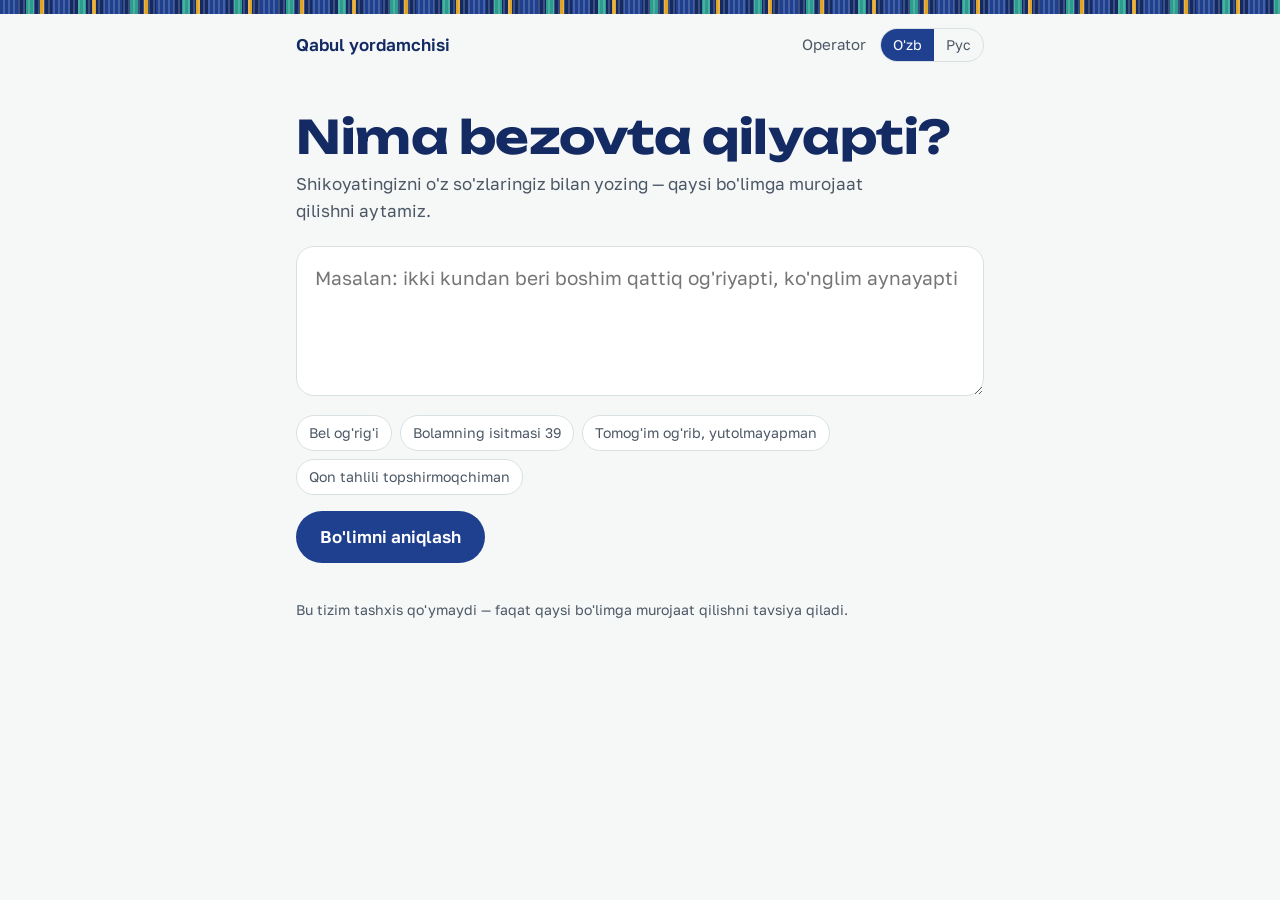
==== static/index.html @ f8fa517d "Qabul yordamchisi" ====
<!doctype html>
<html lang="uz">
<head>
  <meta charset="utf-8">
  <meta name="viewport" content="width=device-width, initial-scale=1">
  <title>Qabul yordamchisi</title>
  <link rel="stylesheet" href="/static/style.css">
</head>
<body>
  <div class="ikat" aria-hidden="true"></div>
  <header class="bar">
    <a class="brand" href="/" data-t="brand">Qabul yordamchisi</a>
    <nav class="nav">
      <a href="/operator" data-t="nav_operator">Operator</a>
      <div class="lang" role="group" aria-label="Til / Язык">
        <button type="button" data-lang="uz">O'zb</button><button type="button" data-lang="ru">Рус</button>
      </div>
    </nav>
  </header>

  <main>
    <h1 id="title" data-t="h1">Nima bezovta qilyapti?</h1>
    <p class="lead" data-t="lead"></p>

    <form id="form">
      <textarea id="complaint" aria-labelledby="title" data-t-ph="placeholder" maxlength="1500" required></textarea>
      <div class="examples" id="examples"></div>
      <div class="actions">
        <button class="btn" id="submit" type="submit" data-t="submit">Bo'limni aniqlash</button>
        <button class="btn ghost" id="reset" type="button" data-t="reset" hidden>Yangi murojaat</button>
      </div>
      <p class="error" id="error" role="alert" hidden></p>
    </form>

    <section class="result" id="result" aria-live="polite"></section>

    <p class="note" data-t="note"></p>
  </main>
  <script src="/static/common.js"></script>
  <script src="/static/app.js"></script>
</body>
</html>
---- static/style.css ----
@import url("https://fonts.googleapis.com/css2?family=Golos+Text:wght@400;500;600;700&family=Unbounded:wght@500;700&display=swap");

:root {
  --cobalt: #1f3f8f;
  --cobalt-deep: #142a63;
  --turquoise: #2a9d8f;
  --turquoise-soft: #e3f2ef;
  --pomegranate: #b3263a;
  --pomegranate-soft: #fbe9eb;
  --saffron: #e0a526;
  --ink: #17202b;
  --ink-soft: #4c5866;
  --line: #d9e0e4;
  --paper: #f6f8f7;
  --card: #ffffff;
  --radius-lg: 18px;
  --radius-sm: 10px;
  --focus: 0 0 0 3px rgba(42, 157, 143, .45);
}

* { box-sizing: border-box; }
html { -webkit-text-size-adjust: 100%; }
body {
  margin: 0; background: var(--paper); color: var(--ink);
  font: 17px/1.55 "Golos Text", system-ui, sans-serif;
}

/* Ikat naqshidan ilhomlangan tasma — sahifaning yagona "jasur" elementi */
.ikat {
  height: 14px;
  background:
    repeating-linear-gradient(90deg, var(--cobalt) 0 18px, transparent 18px 26px, var(--turquoise) 26px 34px,
      transparent 34px 40px, var(--saffron) 40px 44px, transparent 44px 52px),
    linear-gradient(var(--cobalt-deep), var(--cobalt-deep));
  -webkit-mask: repeating-linear-gradient(90deg, #000 0 3px, rgba(0,0,0,.82) 3px 5px);
          mask: repeating-linear-gradient(90deg, #000 0 3px, rgba(0,0,0,.82) 3px 5px);
}

.bar {
  max-width: 720px; margin: 0 auto; padding: 14px 16px;
  display: flex; align-items: center; justify-content: space-between; gap: 12px;
}
.brand { font-weight: 600; color: var(--cobalt-deep); text-decoration: none; }
.nav { display: flex; gap: 14px; align-items: center; flex-wrap: wrap; }
.nav a { color: var(--ink-soft); text-decoration: none; font-size: 15px; }
.nav a:hover { color: var(--cobalt); }

.lang { display: inline-flex; border: 1px solid var(--line); border-radius: 999px; overflow: hidden; }
.lang button {
  border: 0; background: transparent; padding: 5px 12px; font: inherit; font-size: 14px;
  color: var(--ink-soft); cursor: pointer;
}
.lang button[aria-pressed="true"] { background: var(--cobalt); color: #fff; }

main { max-width: 720px; margin: 0 auto; padding: 8px 16px 64px; }
main.wide { max-width: 1040px; }

h1 {
  font-family: "Unbounded", "Golos Text", sans-serif; font-weight: 700;
  font-size: clamp(30px, 6vw, 46px); line-height: 1.08; letter-spacing: -.01em;
  color: var(--cobalt-deep); margin: 28px 0 10px;
}
h2 { font-size: 21px; margin: 0 0 8px; }
.lead { color: var(--ink-soft); margin: 0 0 22px; max-width: 34em; }

textarea, input, select {
  width: 100%; font: inherit; color: var(--ink); background: var(--card);
  border: 1.5px solid var(--line); border-radius: var(--radius-lg); padding: 16px 18px;
}
textarea { min-height: 150px; resize: vertical; font-size: 19px; }
textarea:focus, input:focus, select:focus, button:focus-visible, a:focus-visible, summary:focus-visible {
  outline: none; box-shadow: var(--focus); border-color: var(--turquoise);
}

.examples { display: flex; flex-wrap: wrap; gap: 8px; margin: 12px 0 0; }
.chip {
  border: 1px solid var(--line); background: var(--card); color: var(--ink-soft);
  border-radius: 999px; padding: 6px 12px; font: inherit; font-size: 14px; cursor: pointer;
}
.chip:hover { border-color: var(--turquoise); color: var(--ink); }

.actions { display: flex; gap: 10px; margin-top: 16px; flex-wrap: wrap; }
.btn {
  border: 0; border-radius: 999px; padding: 13px 24px; font: inherit; font-weight: 600; cursor: pointer;
  background: var(--cobalt); color: #fff;
}
.btn:hover { background: var(--cobalt-deep); }
.btn:disabled { opacity: .55; cursor: progress; }
.btn.ghost { background: transparent; color: var(--cobalt); border: 1.5px solid var(--cobalt); }
a.btn { text-decoration: none; display: inline-block; }
.toolbar .btn { padding: 7px 16px; font-size: 15px; }

/* Natija */
.result { margin-top: 28px; }
.panel {
  background: var(--card); border: 1px solid var(--line); border-radius: var(--radius-lg); padding: 22px;
}
.panel + .panel { margin-top: 14px; }
.dept-label { color: var(--ink-soft); font-size: 15px; margin: 0; }
.dept {
  font-family: "Unbounded", "Golos Text", sans-serif; font-weight: 500;
  font-size: clamp(24px, 4.6vw, 32px); line-height: 1.15; color: var(--cobalt-deep); margin: 4px 0 14px;
}
.meter { height: 8px; background: var(--turquoise-soft); border-radius: 999px; overflow: hidden; }
.meter > span { display: block; height: 100%; background: var(--turquoise); border-radius: 999px; }
.meter-row { display: flex; align-items: center; gap: 12px; }
.meter-row .meter { flex: 1; }
.pct { font-variant-numeric: tabular-nums; font-weight: 600; min-width: 3.2em; text-align: right; }
.reason { color: var(--ink-soft); margin: 12px 0 0; }

.alts { list-style: none; padding: 0; margin: 10px 0 0; }
.alts li { display: grid; grid-template-columns: 1fr 120px 3.2em; gap: 12px; align-items: center; padding: 6px 0; }
.alts .meter { height: 6px; }

.urgent { background: var(--pomegranate-soft); border-color: #efc2c8; }
.urgent h2 { color: var(--pomegranate); }
.crisis { background: var(--pomegranate); color: #fff; border: 0; }
.crisis h2 { color: #fff; }

.question h2 { font-size: 22px; }
.options { display: grid; gap: 10px; margin-top: 14px; }
.option {
  text-align: left; border: 1.5px solid var(--line); background: var(--card); color: var(--ink);
  border-radius: var(--radius-sm); padding: 13px 16px; font: inherit; cursor: pointer;
}
.option:hover { border-color: var(--turquoise); background: var(--turquoise-soft); }
.option.muted { color: var(--ink-soft); }
.progress { color: var(--ink-soft); font-size: 15px; margin: 0 0 6px; }

details.trace { margin-top: 14px; }
details.trace summary { cursor: pointer; color: var(--cobalt); }
details.trace ol { margin: 10px 0 0; padding-left: 22px; color: var(--ink-soft); }

.note { color: var(--ink-soft); font-size: 14px; margin-top: 36px; }
.error { color: var(--pomegranate); margin-top: 12px; }

/* Operator */
.login { max-width: 380px; }
.login .btn { margin-top: 12px; }
.toolbar { display: flex; gap: 10px; align-items: center; flex-wrap: wrap; margin: 6px 0 18px; }
.toolbar .spacer { flex: 1; }
.seg { display: inline-flex; border: 1px solid var(--line); border-radius: 999px; overflow: hidden; }
.seg button { border: 0; background: var(--card); padding: 7px 14px; font: inherit; font-size: 15px; cursor: pointer; color: var(--ink-soft); }
.seg button[aria-pressed="true"] { background: var(--ink); color: #fff; }

.case { background: var(--card); border: 1px solid var(--line); border-left: 5px solid var(--line); border-radius: var(--radius-sm); padding: 16px 18px; }
.case + .case { margin-top: 12px; }
.case.is-urgent { border-left-color: var(--pomegranate); }
.case.is-other { border-left-color: var(--saffron); }
.case.is-done { opacity: .7; }
.case-head { display: flex; gap: 10px; flex-wrap: wrap; align-items: baseline; color: var(--ink-soft); font-size: 14px; }
.tag { border-radius: 6px; padding: 1px 8px; font-size: 13px; font-weight: 600; }
.tag.red { background: var(--pomegranate-soft); color: var(--pomegranate); }
.tag.amber { background: #fbf1da; color: #8a5f00; }
.tag.green { background: var(--turquoise-soft); color: #1d6f65; }
.case-text { font-size: 18px; margin: 8px 0; }
.case-ai { color: var(--ink-soft); font-size: 15px; }
.case-form { display: grid; grid-template-columns: 1fr 1fr auto; gap: 8px; margin-top: 12px; }
.case-form select, .case-form input { padding: 9px 12px; border-radius: var(--radius-sm); font-size: 15px; }
.case-form .btn { padding: 9px 18px; }
.empty { color: var(--ink-soft); padding: 30px 0; }

/* Statistika */
.stats { display: grid; grid-template-columns: repeat(auto-fit, minmax(150px, 1fr)); gap: 12px; }
.stat { background: var(--card); border: 1px solid var(--line); border-radius: var(--radius-sm); padding: 14px 16px; }
.stat b { display: block; font-size: 28px; font-variant-numeric: tabular-nums; color: var(--cobalt-deep); }
.stat span { color: var(--ink-soft); font-size: 14px; }
.bars { list-style: none; padding: 0; margin: 0; }
.bars li { display: grid; grid-template-columns: minmax(140px, 260px) 1fr 3em; gap: 12px; align-items: center; padding: 7px 0; border-bottom: 1px solid var(--line); }
.bars .meter { height: 10px; background: #eef1f4; }
.bars .meter > span { background: var(--cobalt); }
.mono { font-variant-numeric: tabular-nums; }

@media (max-width: 560px) {
  body { font-size: 16px; }
  .case-form { grid-template-columns: 1fr; }
  .alts li { grid-template-columns: 1fr 70px 3em; }
  .bars li { grid-template-columns: 1fr 70px 2.5em; }
}
@media (prefers-reduced-motion: no-preference) {
  .result .panel { animation: rise .28s ease-out; }
  @keyframes rise { from { opacity: 0; transform: translateY(6px); } to { opacity: 1; transform: none; } }
}
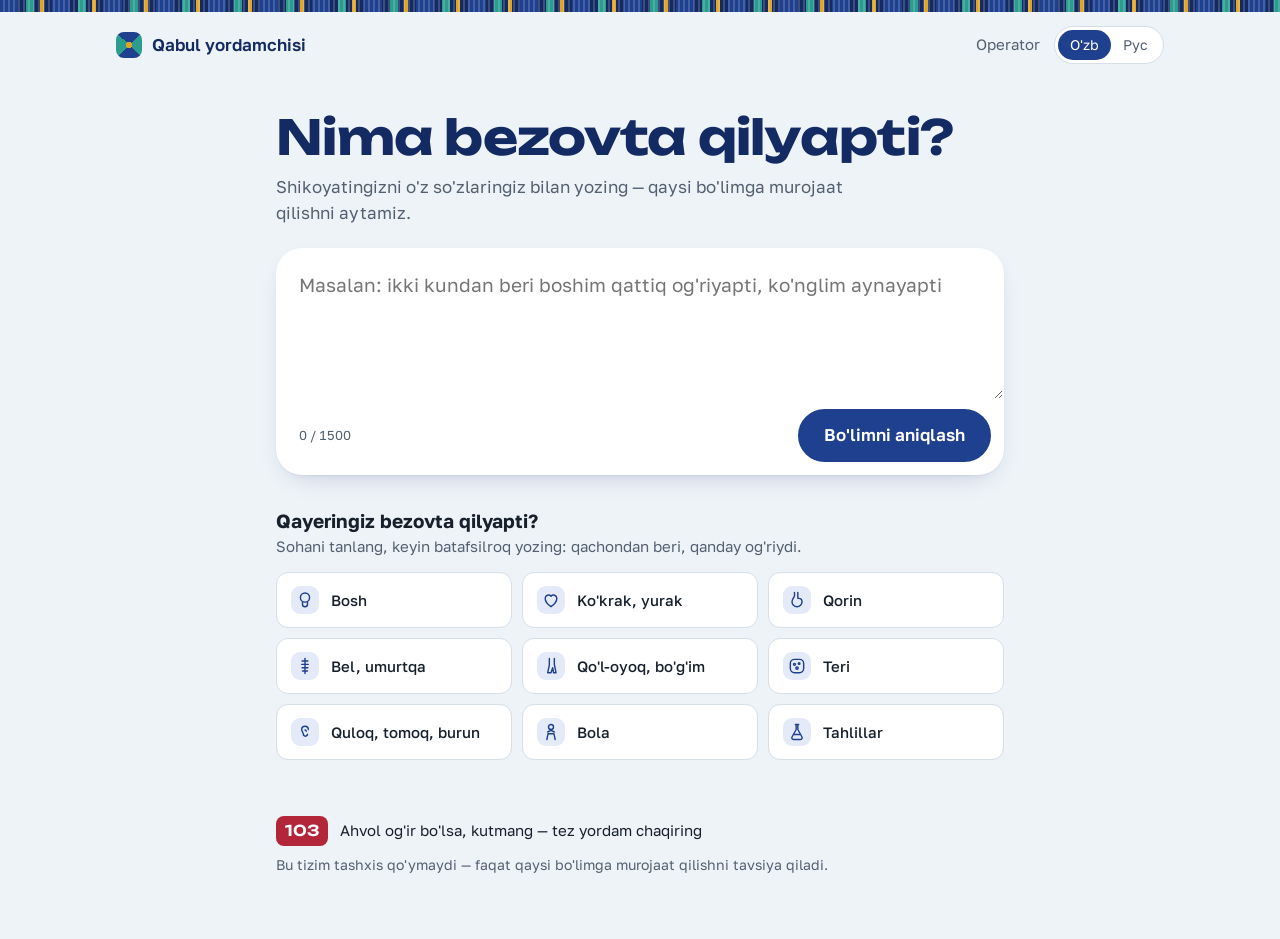
==== commit d1290719: "Yangilanish: aniqlashtiruvchi savollar" ====
--- a/static/index.html
+++ b/static/index.html
@@ -6,10 +6,10 @@
   <title>Qabul yordamchisi</title>
   <link rel="stylesheet" href="/static/style.css">
 </head>
-<body>
+<body class="patient">
   <div class="ikat" aria-hidden="true"></div>
   <header class="bar">
-    <a class="brand" href="/" data-t="brand">Qabul yordamchisi</a>
+    <a class="brand" href="/"><span class="brand-mark" aria-hidden="true"></span><span data-t="brand">Qabul yordamchisi</span></a>
     <nav class="nav">
       <a href="/operator" data-t="nav_operator">Operator</a>
       <div class="lang" role="group" aria-label="Til / Язык">
@@ -18,23 +18,41 @@
     </nav>
   </header>
 
-  <main>
-    <h1 id="title" data-t="h1">Nima bezovta qilyapti?</h1>
-    <p class="lead" data-t="lead"></p>
+  <main class="patient-main">
+    <section class="hero" id="hero">
+      <h1 id="title" data-t="h1">Nima bezovta qilyapti?</h1>
+      <p class="lead" data-t="lead"></p>
+    </section>
 
-    <form id="form">
+    <form id="form" class="composer">
       <textarea id="complaint" aria-labelledby="title" data-t-ph="placeholder" maxlength="1500" required></textarea>
-      <div class="examples" id="examples"></div>
-      <div class="actions">
+      <div class="composer-foot">
+        <span class="counter" id="counter" aria-live="off">0 / 1500</span>
         <button class="btn" id="submit" type="submit" data-t="submit">Bo'limni aniqlash</button>
-        <button class="btn ghost" id="reset" type="button" data-t="reset" hidden>Yangi murojaat</button>
       </div>
       <p class="error" id="error" role="alert" hidden></p>
     </form>
 
+    <section class="areas" id="areas" aria-labelledby="areas-title">
+      <h2 id="areas-title" data-t="area_title">Qayeringiz bezovta qilyapti?</h2>
+      <p class="areas-hint" data-t="area_hint"></p>
+      <div class="area-grid" id="area-grid"></div>
+    </section>
+
+    <section class="summary" id="summary" hidden>
+      <div>
+        <p class="summary-label" data-t="your_complaint">Sizning murojaatingiz</p>
+        <p class="summary-text" id="summary-text"></p>
+      </div>
+      <button class="btn ghost small" id="reset" type="button" data-t="reset">Yangi murojaat</button>
+    </section>
+
     <section class="result" id="result" aria-live="polite"></section>
 
-    <p class="note" data-t="note"></p>
+    <aside class="footnote">
+      <p class="sos"><span class="sos-num">103</span><span data-t="sos">Ahvol og'ir bo'lsa, kutmang — tez yordam chaqiring</span></p>
+      <p class="note" data-t="note"></p>
+    </aside>
   </main>
   <script src="/static/common.js"></script>
   <script src="/static/app.js"></script>
--- a/static/style.css
+++ b/static/style.css
@@ -1,21 +1,27 @@
-@import url("https://fonts.googleapis.com/css2?family=Golos+Text:wght@400;500;600;700&family=Unbounded:wght@500;700&display=swap");
-
+@import url("https://fonts.googleapis.com/css2?family=Golos+Text:wght@400;500;600;700&family=Unbounded:wght@500;600;700&display=swap");
+
+/* Samarqand koshinlari palitrasi: kobalt, firuza, anor, za'faron — sovuq chinni fonda */
 :root {
   --cobalt: #1f3f8f;
   --cobalt-deep: #142a63;
+  --cobalt-soft: #e4eaf7;
   --turquoise: #2a9d8f;
-  --turquoise-soft: #e3f2ef;
+  --turquoise-deep: #1d6f65;
+  --turquoise-soft: #e0f1ee;
   --pomegranate: #b3263a;
   --pomegranate-soft: #fbe9eb;
   --saffron: #e0a526;
+  --saffron-soft: #fbf1da;
   --ink: #17202b;
-  --ink-soft: #4c5866;
-  --line: #d9e0e4;
-  --paper: #f6f8f7;
+  --ink-soft: #536070;
+  --line: #d6dee8;
+  --paper: #eef3f8;
   --card: #ffffff;
-  --radius-lg: 18px;
-  --radius-sm: 10px;
-  --focus: 0 0 0 3px rgba(42, 157, 143, .45);
+  --r-xl: 26px;
+  --r-lg: 18px;
+  --r-md: 12px;
+  --lift: 0 1px 2px rgba(20, 42, 99, .06), 0 10px 28px -14px rgba(20, 42, 99, .28);
+  --focus: 0 0 0 3px rgba(42, 157, 143, .5);
 }
 
 * { box-sizing: border-box; }
@@ -24,10 +30,11 @@
   margin: 0; background: var(--paper); color: var(--ink);
   font: 17px/1.55 "Golos Text", system-ui, sans-serif;
 }
-
-/* Ikat naqshidan ilhomlangan tasma — sahifaning yagona "jasur" elementi */
+[hidden] { display: none !important; }
+
+/* Ikat tasmasi */
 .ikat {
-  height: 14px;
+  height: 12px;
   background:
     repeating-linear-gradient(90deg, var(--cobalt) 0 18px, transparent 18px 26px, var(--turquoise) 26px 34px,
       transparent 34px 40px, var(--saffron) 40px 44px, transparent 44px 52px),
@@ -37,147 +44,284 @@
 }
 
 .bar {
-  max-width: 720px; margin: 0 auto; padding: 14px 16px;
+  max-width: 1080px; margin: 0 auto; padding: 14px 16px;
   display: flex; align-items: center; justify-content: space-between; gap: 12px;
 }
-.brand { font-weight: 600; color: var(--cobalt-deep); text-decoration: none; }
+.brand { display: inline-flex; align-items: center; gap: 10px; font-weight: 600; color: var(--cobalt-deep); text-decoration: none; }
+.brand-mark {
+  width: 26px; height: 26px; border-radius: 8px; background: var(--cobalt);
+  background-image: radial-gradient(circle at 50% 50%, var(--saffron) 0 3px, transparent 3.5px),
+    conic-gradient(from 45deg, var(--turquoise) 0 25%, var(--cobalt) 0 50%, var(--turquoise) 0 75%, var(--cobalt) 0);
+}
 .nav { display: flex; gap: 14px; align-items: center; flex-wrap: wrap; }
 .nav a { color: var(--ink-soft); text-decoration: none; font-size: 15px; }
 .nav a:hover { color: var(--cobalt); }
 
-.lang { display: inline-flex; border: 1px solid var(--line); border-radius: 999px; overflow: hidden; }
+.lang { display: inline-flex; background: var(--card); border: 1px solid var(--line); border-radius: 999px; padding: 3px; }
 .lang button {
-  border: 0; background: transparent; padding: 5px 12px; font: inherit; font-size: 14px;
+  border: 0; background: transparent; padding: 4px 12px; font: inherit; font-size: 14px; border-radius: 999px;
   color: var(--ink-soft); cursor: pointer;
 }
 .lang button[aria-pressed="true"] { background: var(--cobalt); color: #fff; }
 
-main { max-width: 720px; margin: 0 auto; padding: 8px 16px 64px; }
-main.wide { max-width: 1040px; }
+main { max-width: 760px; margin: 0 auto; padding: 8px 16px 64px; }
+main.wide { max-width: 1080px; }
 
 h1 {
   font-family: "Unbounded", "Golos Text", sans-serif; font-weight: 700;
-  font-size: clamp(30px, 6vw, 46px); line-height: 1.08; letter-spacing: -.01em;
-  color: var(--cobalt-deep); margin: 28px 0 10px;
-}
-h2 { font-size: 21px; margin: 0 0 8px; }
+  font-size: clamp(30px, 6vw, 48px); line-height: 1.08; letter-spacing: -.015em;
+  color: var(--cobalt-deep); margin: 26px 0 10px;
+}
+h2 { font-size: 21px; line-height: 1.3; margin: 0 0 8px; }
+h2:focus { outline: none; }
 .lead { color: var(--ink-soft); margin: 0 0 22px; max-width: 34em; }
+.muted { color: var(--ink-soft); }
 
 textarea, input, select {
   width: 100%; font: inherit; color: var(--ink); background: var(--card);
-  border: 1.5px solid var(--line); border-radius: var(--radius-lg); padding: 16px 18px;
-}
-textarea { min-height: 150px; resize: vertical; font-size: 19px; }
+  border: 1.5px solid var(--line); border-radius: var(--r-md); padding: 12px 14px;
+}
 textarea:focus, input:focus, select:focus, button:focus-visible, a:focus-visible, summary:focus-visible {
   outline: none; box-shadow: var(--focus); border-color: var(--turquoise);
 }
 
-.examples { display: flex; flex-wrap: wrap; gap: 8px; margin: 12px 0 0; }
-.chip {
-  border: 1px solid var(--line); background: var(--card); color: var(--ink-soft);
-  border-radius: 999px; padding: 6px 12px; font: inherit; font-size: 14px; cursor: pointer;
-}
-.chip:hover { border-color: var(--turquoise); color: var(--ink); }
-
-.actions { display: flex; gap: 10px; margin-top: 16px; flex-wrap: wrap; }
 .btn {
-  border: 0; border-radius: 999px; padding: 13px 24px; font: inherit; font-weight: 600; cursor: pointer;
-  background: var(--cobalt); color: #fff;
+  border: 0; border-radius: 999px; padding: 13px 26px; font: inherit; font-weight: 600; cursor: pointer;
+  background: var(--cobalt); color: #fff; transition: background .15s;
 }
 .btn:hover { background: var(--cobalt-deep); }
-.btn:disabled { opacity: .55; cursor: progress; }
-.btn.ghost { background: transparent; color: var(--cobalt); border: 1.5px solid var(--cobalt); }
+.btn:disabled { opacity: .6; cursor: progress; }
+.btn.ghost { background: transparent; color: var(--cobalt); box-shadow: inset 0 0 0 1.5px var(--cobalt); }
+.btn.ghost:hover { background: var(--cobalt-soft); }
+.btn.small, .toolbar .btn { padding: 8px 16px; font-size: 15px; }
 a.btn { text-decoration: none; display: inline-block; }
-.toolbar .btn { padding: 7px 16px; font-size: 15px; }
-
-/* Natija */
-.result { margin-top: 28px; }
-.panel {
-  background: var(--card); border: 1px solid var(--line); border-radius: var(--radius-lg); padding: 22px;
-}
-.panel + .panel { margin-top: 14px; }
-.dept-label { color: var(--ink-soft); font-size: 15px; margin: 0; }
+
+.card { background: var(--card); border: 1px solid var(--line); border-radius: var(--r-lg); padding: 22px; }
+.error { color: var(--pomegranate); margin: 10px 2px 0; }
+
+/* ---------------------------------------------------------------- bemor: murojaat yozish */
+.composer {
+  background: var(--card); border-radius: var(--r-xl); box-shadow: var(--lift);
+  border: 1.5px solid transparent; transition: border-color .15s, box-shadow .15s;
+}
+.composer:focus-within { border-color: var(--turquoise); box-shadow: var(--lift), var(--focus); }
+.composer textarea {
+  display: block; border: 0; background: transparent; border-radius: var(--r-xl) var(--r-xl) 0 0;
+  min-height: 150px; resize: vertical; font-size: 19px; line-height: 1.5; padding: 22px 22px 8px;
+}
+.composer textarea:focus { box-shadow: none; }
+.composer-foot { display: flex; align-items: center; justify-content: space-between; gap: 12px; padding: 10px 12px 12px 22px; }
+.counter { color: var(--ink-soft); font-size: 13px; font-variant-numeric: tabular-nums; }
+.composer .error { padding: 0 22px 14px; margin: 0; }
+
+.areas { margin-top: 34px; }
+.areas h2 { font-size: 19px; margin-bottom: 2px; }
+.areas-hint { color: var(--ink-soft); font-size: 15px; margin: 0 0 14px; }
+.area-grid { display: grid; grid-template-columns: repeat(3, 1fr); gap: 10px; }
+.area {
+  display: flex; align-items: center; gap: 12px; text-align: left;
+  background: var(--card); border: 1px solid var(--line); border-radius: var(--r-md);
+  padding: 13px 14px; font: inherit; font-size: 15px; font-weight: 500; color: var(--ink); cursor: pointer;
+  transition: border-color .15s, background .15s;
+}
+.area svg { width: 28px; height: 28px; flex: none; color: var(--cobalt); background: var(--cobalt-soft); border-radius: 9px; padding: 4px; }
+.area:hover { border-color: var(--turquoise); background: #f7fbfa; }
+.area:hover svg { color: var(--turquoise-deep); background: var(--turquoise-soft); }
+
+/* ---------------------------------------------------------------- bemor: murojaat qisqacha */
+.summary {
+  display: flex; align-items: flex-start; justify-content: space-between; gap: 16px; margin-top: 22px;
+  padding: 16px 18px; border-radius: var(--r-lg); background: var(--cobalt-soft);
+  scroll-margin-top: 16px;
+}
+.summary-label { margin: 0; font-size: 13px; color: var(--ink-soft); }
+.summary-text { margin: 2px 0 0; font-size: 18px; color: var(--cobalt-deep); overflow-wrap: anywhere; }
+.summary .btn { flex: none; }
+
+.result { margin-top: 16px; display: grid; gap: 14px; }
+
+/* Yo'llanma (talon) — natijaning asosiy kartasi */
+.ticket {
+  display: grid; grid-template-columns: 1fr 168px; background: var(--card);
+  border-radius: var(--r-xl); box-shadow: var(--lift); overflow: hidden; position: relative;
+}
+.ticket::before { /* perforatsiya */
+  content: ""; position: absolute; top: 0; bottom: 0; right: 168px; width: 2px;
+  background: repeating-linear-gradient(var(--line) 0 7px, transparent 7px 13px);
+}
+.ticket-main { padding: 26px 26px 24px; min-width: 0; }
+.ticket-label { margin: 0; color: var(--ink-soft); font-size: 15px; }
 .dept {
-  font-family: "Unbounded", "Golos Text", sans-serif; font-weight: 500;
-  font-size: clamp(24px, 4.6vw, 32px); line-height: 1.15; color: var(--cobalt-deep); margin: 4px 0 14px;
-}
+  font-family: "Unbounded", "Golos Text", sans-serif; font-weight: 600;
+  font-size: clamp(25px, 4.4vw, 34px); line-height: 1.12; letter-spacing: -.01em;
+  color: var(--cobalt-deep); margin: 6px 0 10px; overflow-wrap: anywhere;
+}
+.reason { color: var(--ink-soft); margin: 0; }
+.alts-label { margin: 18px 0 8px; font-size: 14px; color: var(--ink-soft); }
+.alts { display: flex; flex-wrap: wrap; gap: 8px; }
+.alt {
+  display: inline-flex; align-items: baseline; gap: 10px; padding: 7px 12px; border-radius: 10px;
+  background: var(--paper); font-size: 15px;
+}
+.alt b { font-variant-numeric: tabular-nums; color: var(--ink-soft); font-weight: 600; }
+.ticket-stub {
+  display: flex; flex-direction: column; align-items: center; justify-content: center; gap: 6px;
+  padding: 22px 14px; background: var(--turquoise-soft); text-align: center;
+}
+.ring { position: relative; width: 92px; height: 92px; }
+.ring svg { width: 100%; height: 100%; transform: rotate(-90deg); }
+.ring circle { fill: none; stroke-width: 7; }
+.ring-bg { stroke: rgba(29, 111, 101, .16); }
+.ring-fg { stroke: var(--turquoise-deep); stroke-linecap: round; }
+.ring b {
+  position: absolute; inset: 0; display: grid; place-items: center;
+  font-size: 21px; font-variant-numeric: tabular-nums; color: var(--turquoise-deep);
+}
+.stub-text { display: flex; flex-direction: column; gap: 8px; }
+.stub-label { font-size: 13px; color: var(--turquoise-deep); }
+.stub-no { font-size: 13px; font-weight: 600; color: var(--ink-soft); font-variant-numeric: tabular-nums; }
+
+/* Aniqlashtiruvchi savol */
+.question { border-radius: var(--r-xl); border: 0; box-shadow: var(--lift); padding: 24px; }
+.q-head { display: flex; align-items: center; gap: 12px; margin-bottom: 12px; }
+.dots { display: inline-flex; gap: 6px; }
+.dots span { width: 22px; height: 6px; border-radius: 999px; background: var(--line); }
+.dots .done { background: var(--turquoise); }
+.dots .now { background: var(--cobalt); }
+.progress { color: var(--ink-soft); font-size: 14px; }
+.question h2 { font-size: clamp(20px, 3.4vw, 24px); color: var(--cobalt-deep); margin-bottom: 2px; }
+.q-hint { color: var(--ink-soft); font-size: 15px; margin: 0 0 16px; }
+.options { display: grid; grid-template-columns: repeat(2, 1fr); gap: 10px; }
+.option {
+  text-align: left; min-height: 64px; padding: 14px 16px; border-radius: var(--r-md);
+  border: 1.5px solid var(--line); background: var(--card); color: var(--ink);
+  font: inherit; cursor: pointer; transition: border-color .12s, background .12s;
+}
+.option:hover:not(:disabled) { border-color: var(--turquoise); background: var(--turquoise-soft); }
+.option.picked { border-color: var(--cobalt); background: var(--cobalt-soft); }
+.option:disabled { cursor: progress; }
+.option-unknown {
+  margin-top: 12px; border: 0; background: none; padding: 6px 2px; font: inherit; font-size: 15px;
+  color: var(--ink-soft); text-decoration: underline; text-underline-offset: 3px; cursor: pointer;
+}
+
+/* Operator / boshqa yo'nalish / tibbiy emas */
+.info { display: grid; grid-template-columns: 14px 1fr; gap: 14px; align-items: start; }
+.info-dot { width: 14px; height: 14px; border-radius: 50%; margin-top: 6px; background: var(--cobalt); }
+.info-other .info-dot { background: var(--saffron); }
+.info-neutral .info-dot { background: var(--line); }
+.info p { margin: 6px 0 0; }
+
+.alert { background: var(--pomegranate-soft); border-color: #efc2c8; }
+.alert h2 { color: var(--pomegranate); }
+.alert p { margin: 6px 0 0; }
+.alert-call { font-weight: 600; }
+.crisis { background: var(--pomegranate); color: #fff; border: 0; }
+.crisis h2 { color: #fff; }
+
+.trace { padding: 16px 22px; }
+.trace summary { cursor: pointer; color: var(--cobalt); font-weight: 500; }
+.timeline { list-style: none; margin: 14px 0 2px; padding: 0 0 0 4px; color: var(--ink-soft); font-size: 15px; }
+.timeline li { position: relative; padding: 0 0 12px 22px; }
+.timeline li::before { content: ""; position: absolute; left: 0; top: 7px; width: 9px; height: 9px; border-radius: 50%; background: var(--turquoise); }
+.timeline li:not(:last-child)::after { content: ""; position: absolute; left: 4px; top: 17px; bottom: -2px; width: 1px; background: var(--line); }
+.timeline li:last-child { padding-bottom: 0; color: var(--ink); }
+.timeline li:last-child::before { background: var(--cobalt); }
+
+.footnote { margin-top: 40px; display: grid; gap: 8px; }
+.sos { display: flex; align-items: center; gap: 12px; margin: 0; font-size: 15px; color: var(--ink); }
+.sos-num {
+  flex: none; font-family: "Unbounded", sans-serif; font-weight: 600; font-size: 15px;
+  color: #fff; background: var(--pomegranate); border-radius: 8px; padding: 3px 9px;
+}
+.note { color: var(--ink-soft); font-size: 14px; margin: 0; }
+
+/* ---------------------------------------------------------------- operator */
+.login { max-width: 400px; }
+.login form { background: var(--card); border-radius: var(--r-lg); padding: 22px; box-shadow: var(--lift); }
+.login label { display: block; font-size: 15px; color: var(--ink-soft); margin-bottom: 6px; }
+.login .btn { margin-top: 14px; width: 100%; }
+.toolbar { display: flex; gap: 10px; align-items: center; flex-wrap: wrap; margin: 6px 0 18px; }
+.toolbar .spacer { flex: 1; }
+.seg { display: inline-flex; background: var(--card); border: 1px solid var(--line); border-radius: 999px; padding: 3px; }
+.seg button { border: 0; background: transparent; padding: 6px 14px; border-radius: 999px; font: inherit; font-size: 15px; cursor: pointer; color: var(--ink-soft); }
+.seg button[aria-pressed="true"] { background: var(--ink); color: #fff; }
+
+#cases { display: grid; grid-template-columns: repeat(auto-fill, minmax(340px, 1fr)); gap: 14px; align-items: start; }
+.case {
+  background: var(--card); border-radius: var(--r-lg); padding: 18px 18px 16px; box-shadow: var(--lift);
+  border-top: 5px solid var(--cobalt); display: flex; flex-direction: column; gap: 8px;
+}
+.case.is-urgent { border-top-color: var(--pomegranate); }
+.case.is-other { border-top-color: var(--saffron); }
+.case.is-done { opacity: .72; border-top-color: var(--turquoise); }
+.case-head { display: flex; gap: 8px; flex-wrap: wrap; align-items: center; color: var(--ink-soft); font-size: 14px; }
+.case-id { font-weight: 600; color: var(--ink); font-variant-numeric: tabular-nums; }
+.tag { border-radius: 6px; padding: 1px 8px; font-size: 13px; font-weight: 600; }
+.tag.red { background: var(--pomegranate-soft); color: var(--pomegranate); }
+.tag.amber { background: var(--saffron-soft); color: #8a5f00; }
+.tag.green { background: var(--turquoise-soft); color: var(--turquoise-deep); }
+.case-text { font-size: 18px; margin: 2px 0; overflow-wrap: anywhere; }
+.case-flags { color: var(--pomegranate); font-size: 15px; }
+.case-ai { color: var(--ink-soft); font-size: 15px; }
+.case-top { list-style: none; margin: 0; padding: 10px 12px; background: var(--paper); border-radius: var(--r-md); display: grid; gap: 6px; }
+.case-top li { display: grid; grid-template-columns: 1fr 70px 3em; gap: 10px; align-items: center; font-size: 14px; }
+.case-top .meter { height: 6px; }
+.case-form { display: grid; grid-template-columns: 1fr auto; gap: 8px; margin-top: 4px; }
+.case-form input { grid-column: 1 / -1; order: 2; }
+.case-form select, .case-form input { padding: 9px 12px; font-size: 15px; }
+.case-form .btn { padding: 9px 18px; font-size: 15px; }
+.empty { color: var(--ink-soft); padding: 30px 0; grid-column: 1 / -1; }
+
 .meter { height: 8px; background: var(--turquoise-soft); border-radius: 999px; overflow: hidden; }
 .meter > span { display: block; height: 100%; background: var(--turquoise); border-radius: 999px; }
-.meter-row { display: flex; align-items: center; gap: 12px; }
-.meter-row .meter { flex: 1; }
-.pct { font-variant-numeric: tabular-nums; font-weight: 600; min-width: 3.2em; text-align: right; }
-.reason { color: var(--ink-soft); margin: 12px 0 0; }
-
-.alts { list-style: none; padding: 0; margin: 10px 0 0; }
-.alts li { display: grid; grid-template-columns: 1fr 120px 3.2em; gap: 12px; align-items: center; padding: 6px 0; }
-.alts .meter { height: 6px; }
-
-.urgent { background: var(--pomegranate-soft); border-color: #efc2c8; }
-.urgent h2 { color: var(--pomegranate); }
-.crisis { background: var(--pomegranate); color: #fff; border: 0; }
-.crisis h2 { color: #fff; }
-
-.question h2 { font-size: 22px; }
-.options { display: grid; gap: 10px; margin-top: 14px; }
-.option {
-  text-align: left; border: 1.5px solid var(--line); background: var(--card); color: var(--ink);
-  border-radius: var(--radius-sm); padding: 13px 16px; font: inherit; cursor: pointer;
-}
-.option:hover { border-color: var(--turquoise); background: var(--turquoise-soft); }
-.option.muted { color: var(--ink-soft); }
-.progress { color: var(--ink-soft); font-size: 15px; margin: 0 0 6px; }
-
-details.trace { margin-top: 14px; }
-details.trace summary { cursor: pointer; color: var(--cobalt); }
-details.trace ol { margin: 10px 0 0; padding-left: 22px; color: var(--ink-soft); }
-
-.note { color: var(--ink-soft); font-size: 14px; margin-top: 36px; }
-.error { color: var(--pomegranate); margin-top: 12px; }
-
-/* Operator */
-.login { max-width: 380px; }
-.login .btn { margin-top: 12px; }
-.toolbar { display: flex; gap: 10px; align-items: center; flex-wrap: wrap; margin: 6px 0 18px; }
-.toolbar .spacer { flex: 1; }
-.seg { display: inline-flex; border: 1px solid var(--line); border-radius: 999px; overflow: hidden; }
-.seg button { border: 0; background: var(--card); padding: 7px 14px; font: inherit; font-size: 15px; cursor: pointer; color: var(--ink-soft); }
-.seg button[aria-pressed="true"] { background: var(--ink); color: #fff; }
-
-.case { background: var(--card); border: 1px solid var(--line); border-left: 5px solid var(--line); border-radius: var(--radius-sm); padding: 16px 18px; }
-.case + .case { margin-top: 12px; }
-.case.is-urgent { border-left-color: var(--pomegranate); }
-.case.is-other { border-left-color: var(--saffron); }
-.case.is-done { opacity: .7; }
-.case-head { display: flex; gap: 10px; flex-wrap: wrap; align-items: baseline; color: var(--ink-soft); font-size: 14px; }
-.tag { border-radius: 6px; padding: 1px 8px; font-size: 13px; font-weight: 600; }
-.tag.red { background: var(--pomegranate-soft); color: var(--pomegranate); }
-.tag.amber { background: #fbf1da; color: #8a5f00; }
-.tag.green { background: var(--turquoise-soft); color: #1d6f65; }
-.case-text { font-size: 18px; margin: 8px 0; }
-.case-ai { color: var(--ink-soft); font-size: 15px; }
-.case-form { display: grid; grid-template-columns: 1fr 1fr auto; gap: 8px; margin-top: 12px; }
-.case-form select, .case-form input { padding: 9px 12px; border-radius: var(--radius-sm); font-size: 15px; }
-.case-form .btn { padding: 9px 18px; }
-.empty { color: var(--ink-soft); padding: 30px 0; }
-
-/* Statistika */
-.stats { display: grid; grid-template-columns: repeat(auto-fit, minmax(150px, 1fr)); gap: 12px; }
-.stat { background: var(--card); border: 1px solid var(--line); border-radius: var(--radius-sm); padding: 14px 16px; }
-.stat b { display: block; font-size: 28px; font-variant-numeric: tabular-nums; color: var(--cobalt-deep); }
+
+/* ---------------------------------------------------------------- statistika */
+.stats { display: grid; grid-template-columns: repeat(auto-fit, minmax(160px, 1fr)); gap: 12px; }
+.stat { background: var(--card); border-radius: var(--r-lg); padding: 16px 18px; box-shadow: var(--lift); }
+.stat b {
+  display: block; font-family: "Unbounded", sans-serif; font-weight: 600; font-size: 28px;
+  font-variant-numeric: tabular-nums; color: var(--cobalt-deep);
+}
 .stat span { color: var(--ink-soft); font-size: 14px; }
-.bars { list-style: none; padding: 0; margin: 0; }
-.bars li { display: grid; grid-template-columns: minmax(140px, 260px) 1fr 3em; gap: 12px; align-items: center; padding: 7px 0; border-bottom: 1px solid var(--line); }
+.bars { list-style: none; padding: 8px 18px; margin: 0; background: var(--card); border-radius: var(--r-lg); box-shadow: var(--lift); }
+.bars li { display: grid; grid-template-columns: minmax(140px, 260px) 1fr 3em; gap: 12px; align-items: center; padding: 9px 0; border-bottom: 1px solid var(--line); }
+.bars li:last-child { border-bottom: 0; }
 .bars .meter { height: 10px; background: #eef1f4; }
 .bars .meter > span { background: var(--cobalt); }
 .mono { font-variant-numeric: tabular-nums; }
 
+@media (max-width: 720px) {
+  .area-grid { grid-template-columns: repeat(2, 1fr); }
+}
 @media (max-width: 560px) {
   body { font-size: 16px; }
-  .case-form { grid-template-columns: 1fr; }
-  .alts li { grid-template-columns: 1fr 70px 3em; }
+  .composer textarea { font-size: 17px; padding: 18px 18px 6px; }
+  .composer-foot { padding-left: 18px; }
+  .ticket { grid-template-columns: 1fr; }
+  .ticket::before { top: auto; bottom: 124px; left: 0; right: 0; width: auto; height: 2px;
+    background: repeating-linear-gradient(90deg, var(--line) 0 7px, transparent 7px 13px); }
+  .ticket-stub { flex-direction: row; justify-content: flex-start; height: 124px; gap: 18px; padding: 16px 22px; text-align: left; }
+  .ring { width: 84px; height: 84px; }
+  .ring b { font-size: 18px; }
+  .brand { white-space: nowrap; font-size: 15px; }
+  .bar { gap: 8px; }
+  .nav { gap: 10px; flex-wrap: nowrap; }
+  .nav a { font-size: 14px; }
+  .ticket-main { padding: 22px 20px; }
+  .options { grid-template-columns: 1fr; }
+  .option { min-height: 54px; }
+  .summary { flex-direction: column; gap: 10px; }
+  #cases { grid-template-columns: 1fr; }
   .bars li { grid-template-columns: 1fr 70px 2.5em; }
 }
 @media (prefers-reduced-motion: no-preference) {
-  .result .panel { animation: rise .28s ease-out; }
-  @keyframes rise { from { opacity: 0; transform: translateY(6px); } to { opacity: 1; transform: none; } }
-}
+  .ticket, .question, .result > .info { animation: rise .3s ease-out; }
+  .ring-fg { animation: draw .7s ease-out; }
+  @keyframes rise { from { opacity: 0; transform: translateY(8px); } to { opacity: 1; transform: none; } }
+  @keyframes draw { from { stroke-dasharray: 0 999; } }
+}
+
+/* statistika sahifasidagi bloklar */
+.panel { background: var(--card); border-radius: var(--r-lg); padding: 20px 22px; box-shadow: var(--lift); margin-top: 14px; }
+.panel .bars { box-shadow: none; padding: 0; }
